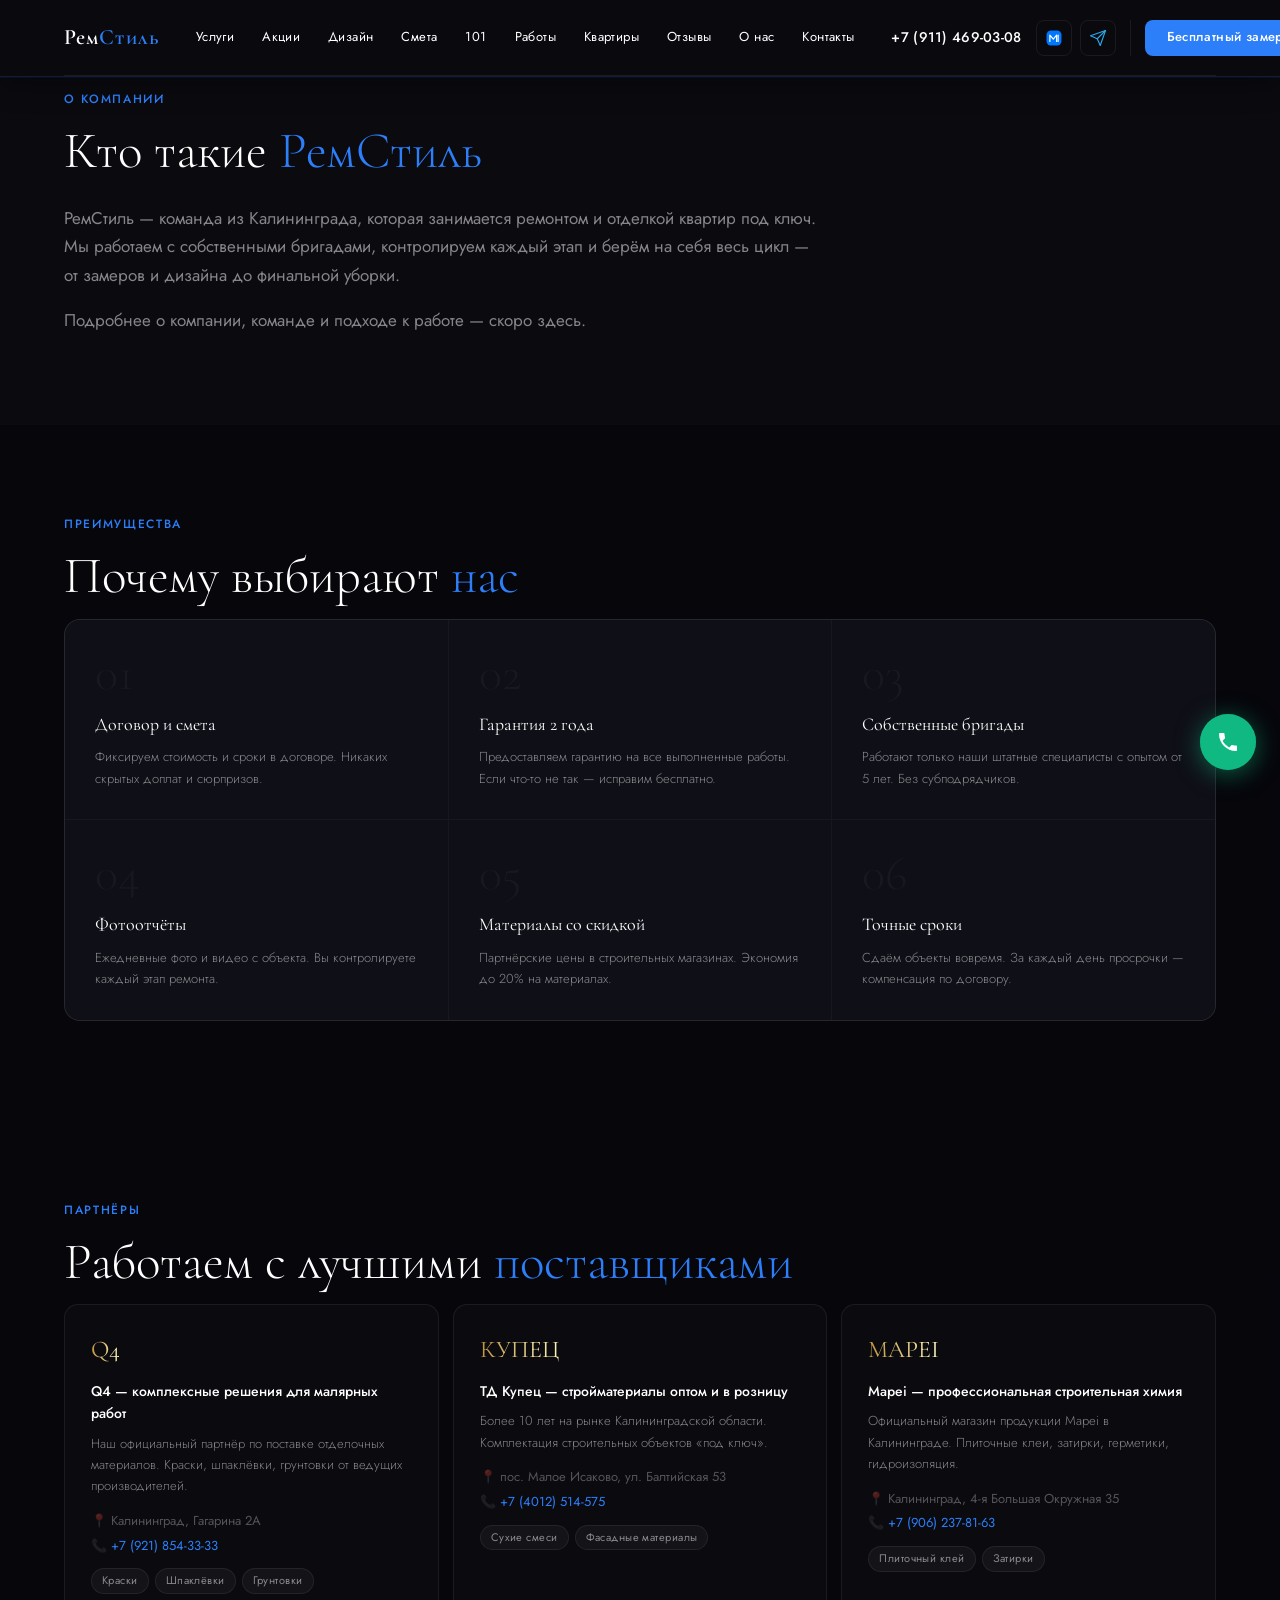
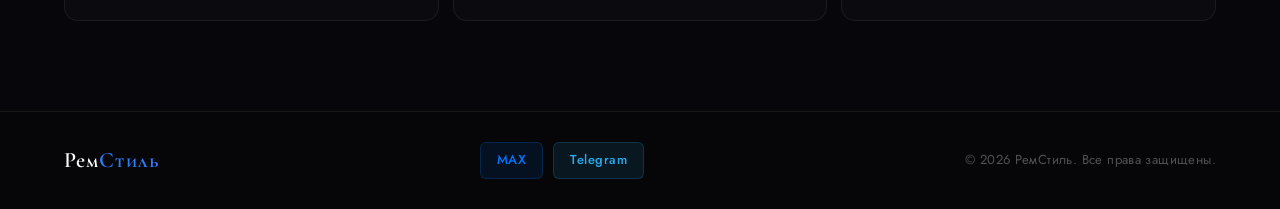
==== about.html @ b8b46391 "Add files via upload" ====
<!DOCTYPE html>
<html lang="ru">
<head>
<meta charset="UTF-8">
<meta name="viewport" content="width=device-width, initial-scale=1.0, maximum-scale=1.0, minimum-scale=1.0, user-scalable=no">
<title>О нас — РемСтиль</title>
<link rel="preconnect" href="https://fonts.googleapis.com">
<link href="https://fonts.googleapis.com/css2?family=Cormorant+Garamond:wght@300;400;500;600&family=Jost:wght@300;400;500;600&display=swap" rel="stylesheet">
<link rel="stylesheet" href="style.css">
</head>
<body>
<!-- HEADER -->
<header>
  <div class="header-inner">
    <a href="/" class="logo" id="site-logo">
      <span class="logo-text">Рем<em>Стиль</em></span>
    </a>
    <nav>
      <a href="services.html">Услуги</a>
      <a href="promotions.html">Акции</a>
      <a href="design.html">Дизайн</a>
      <a href="smeta.html">Смета</a>
      <a href="app101.html">101</a>
      <a href="portfolio.html">Работы</a>
      <a href="apartments.html">Квартиры</a>
      <a href="reviews.html">Отзывы</a>
      <a href="about.html">О нас</a>
      <a href="contacts.html">Контакты</a>
    </nav>
    <div class="header-cta">
      <a href="tel:+79114690308" class="header-phone">+7 (911) 469-03-08</a>
      <div class="header-msg-group">
        <a href="https://max.ru/u/f9LHodD0cOIwo2M00vkMfzaQwhqzdDRSYrMuNYeVL43EmGE3RPhaWhf13iQ" target="_blank" class="header-messenger" title="MAX">
          <svg width="18" height="18" viewBox="0 0 24 24" fill="none"><rect x="2" y="2" width="20" height="20" rx="6" fill="#0077FF"/><path d="M6.5 16.5V8.2L11 13.6L15.5 8.2V16.5" stroke="#fff" stroke-width="1.6" stroke-linecap="round" stroke-linejoin="round"/><path d="M17.5 8.2V16.5" stroke="#fff" stroke-width="1.6" stroke-linecap="round"/></svg>
        </a>
        <a href="https://t.me/RemStyle39" target="_blank" class="header-messenger" title="Telegram">
          <svg width="18" height="18" viewBox="0 0 24 24" fill="none"><path d="M22 2L11 13" stroke="#2aabee" stroke-width="1.5" stroke-linecap="round" stroke-linejoin="round"/><path d="M22 2L15 22L11 13L2 9L22 2Z" stroke="#2aabee" stroke-width="1.5" stroke-linecap="round" stroke-linejoin="round"/></svg>
        </a>
      </div>
      <a href="contacts.html" class="btn-header">Бесплатный замер</a>
      <button class="burger" id="burger-btn" onclick="toggleMobileMenu()" aria-label="Меню"><span></span><span></span><span></span></button>
    </div>
  </div>
</header>

<div class="mobile-menu" id="mobile-menu">
  <a href="tel:+79114690308" class="mobile-phone">+7 (911) 469-03-08</a>
  <a href="services.html" onclick="closeMobileMenu()">Услуги</a>
  <a href="promotions.html" onclick="closeMobileMenu()">Акции</a>
  <a href="design.html" onclick="closeMobileMenu()">Дизайн</a>
  <a href="smeta.html" onclick="closeMobileMenu()">Рассчитать стоимость</a>
  <a href="app101.html" onclick="closeMobileMenu()">101</a>
  <a href="portfolio.html" onclick="closeMobileMenu()">Работы</a>
  <a href="apartments.html" onclick="closeMobileMenu()">Квартиры в управлении</a>
  <a href="reviews.html" onclick="closeMobileMenu()">Отзывы</a>
  <a href="about.html" onclick="closeMobileMenu()">О компании</a>
  <a href="contacts.html" onclick="closeMobileMenu()">Контакты</a>
  <div style="margin-top:24px;padding-top:20px;border-top:1px solid var(--border,rgba(255,255,255,0.08));">
    <div style="font-size:12px;color:var(--w30,rgba(255,255,255,0.3));letter-spacing:0.08em;text-transform:uppercase;margin-bottom:14px;">Написать нам</div>
    <div style="display:flex;gap:12px;">
      <a href="https://max.ru/u/f9LHodD0cOIwo2M00vkMfzaQwhqzdDRSYrMuNYeVL43EmGE3RPhaWhf13iQ" target="_blank" style="flex:1;display:flex;align-items:center;justify-content:center;gap:10px;padding:14px;background:rgba(0,119,255,0.1);border:1px solid rgba(0,119,255,0.25);border-radius:12px;text-decoration:none;color:#fff;font-size:15px;font-weight:500;">
        <svg width="22" height="22" viewBox="0 0 24 24" fill="none"><rect x="2" y="2" width="20" height="20" rx="6" fill="#0077FF"/><path d="M6.5 16.5V8.2L11 13.6L15.5 8.2V16.5" stroke="#fff" stroke-width="1.6" stroke-linecap="round" stroke-linejoin="round"/><path d="M17.5 8.2V16.5" stroke="#fff" stroke-width="1.6" stroke-linecap="round"/></svg>
        MAX
      </a>
      <a href="https://t.me/RemStyle39" target="_blank" style="flex:1;display:flex;align-items:center;justify-content:center;gap:10px;padding:14px;background:rgba(42,171,238,0.1);border:1px solid rgba(42,171,238,0.25);border-radius:12px;text-decoration:none;color:#fff;font-size:15px;font-weight:500;">
        <svg width="22" height="22" viewBox="0 0 24 24" fill="none"><circle cx="12" cy="12" r="10" fill="#2aabee"/><path d="M8 12l2.5 2.5L16 9" stroke="#fff" stroke-width="1.8" stroke-linecap="round" stroke-linejoin="round"/></svg>
        Telegram
      </a>
    </div>
  </div>
</div>

<!-- ADMIN BTN -->
<!-- FLOAT CALL -->
<button id="float-call-btn" onclick="openCallback()" aria-label="Заказать звонок">
  <svg width="24" height="24" viewBox="0 0 24 24" fill="none" xmlns="http://www.w3.org/2000/svg">
    <path d="M6.62 10.79c1.44 2.83 3.76 5.14 6.59 6.59l2.2-2.2c.27-.27.67-.36 1.02-.24 1.12.37 2.33.57 3.57.57.55 0 1 .45 1 1V20c0 .55-.45 1-1 1-9.39 0-17-7.61-17-17 0-.55.45-1 1-1h3.5c.55 0 1 .45 1 1 0 1.25.2 2.45.57 3.57.11.35.03.74-.25 1.02l-2.2 2.2z" fill="white"/>
  </svg>
</button>
<div id="float-call-label">Перезвоним за 28 сек</div>

<!-- CALLBACK WIDGET -->
<div id="callback-overlay">
  <div id="callback-box">
    <button id="callback-close" onclick="closeCallback()">✕</button>

    <div id="cb-step-form">
      <div class="cb-phone-icon">📞</div>
      <h3>Перезвоним за 28 секунд</h3>
      <p class="cb-sub">Введите номер — менеджер Мария свяжется с вами прямо сейчас</p>
      <div class="cb-timer-row">
        <span class="cb-timer-badge">28</span>
        <span class="cb-timer-label">секунд до звонка</span>
      </div>
      <input type="tel" id="cb-phone-input" placeholder="+7 (___) ___-__-__" maxlength="18">
      <button id="cb-submit-btn" onclick="submitCallback()">Жду звонка через 28 сек 📞</button>
      <div class="consent-row" style="justify-content:center;margin-top:8px;">
        <input type="checkbox" id="cb-consent" checked>
        <label for="cb-consent" style="font-size:12px;">Соглашаюсь на <a href="/privacy.html" target="_blank" style="color:var(--w50);">обработку персональных данных</a></label>
      </div>
      <p class="cb-guarantee">Работаем Пн–Сб 9:00–20:00 · Звонок бесплатный</p>
    </div>

    <div id="cb-step-timer">
      <div class="cb-phone-icon" style="animation:callring 1.8s ease-out infinite;background:rgba(16,185,129,0.2);">📞</div>
      <h3>Соединяем...</h3>
      <div class="cb-countdown" id="cb-countdown">28</div>
      <div class="cb-countdown-label">секунд до звонка от Марии</div>
      <div class="cb-progress-bar"><div class="cb-progress-fill" id="cb-progress" style="width:100%"></div></div>
      <p class="cb-sub">Не кладите трубку — звонок уже идёт</p>
    </div>

    <div id="cb-step-success">
      <div style="font-size:52px;margin-bottom:14px;">✅</div>
      <h3>Спасибо!</h3>
      <p class="cb-sub" style="margin-bottom:20px;">Заявка на звонок принята.<br>Мария свяжется с вами в ближайшее время.</p>
      <a href="tel:+79114690308" style="color:var(--blue2);font-size:15px;text-decoration:none;display:block;margin-bottom:20px;">+7 (911) 469-03-08</a>
      <button onclick="closeCallback()" style="background:var(--bg3);border:1px solid var(--border);color:var(--w50);padding:9px 24px;border-radius:8px;cursor:pointer;font-family:var(--sans);font-size:13px;">Закрыть</button>
    </div>
  </div>
</div>

<button id="scroll-top-btn" onclick="window.scrollTo({top:0,behavior:'smooth'})" title="Наверх">↑</button>
<div id="toast"></div>
<section id="about" style="padding:90px 5%;background:var(--bg);position:relative;">
  <div class="container" style="max-width:1280px;margin:0 auto;">
    <div class="section-eyebrow">О компании</div>
    <div class="section-title">Кто такие <em>РемСтиль</em></div>
    <div style="max-width:760px;margin-top:24px;">
      <p style="color:var(--w50);font-size:17px;line-height:1.7;">
        РемСтиль — команда из Калининграда, которая занимается ремонтом и отделкой квартир под ключ. Мы работаем с собственными бригадами, контролируем каждый этап и берём на себя весь цикл — от замеров и дизайна до финальной уборки.
      </p>
      <p style="color:var(--w50);font-size:17px;line-height:1.7;margin-top:16px;">
        Подробнее о компании, командe и подходе к работе — скоро здесь.
      </p>
    </div>
  </div>
</section>

<section id="advantages" class="parallax-section">
  <div class="section-bg" data-himg="IMG3" style="background-image:url('')"></div>
  <div class="section-bg-overlay" style="background:rgba(5,5,10,0.88);"></div>
  <div class="container">
    <div class="section-eyebrow">Преимущества</div>
    <div class="section-title">Почему выбирают <em>нас</em></div>
    <div class="adv-grid">
      <div class="adv-card"><div class="adv-num">01</div><div class="adv-title">Договор и смета</div><div class="adv-desc">Фиксируем стоимость и сроки в договоре. Никаких скрытых доплат и сюрпризов.</div></div>
      <div class="adv-card"><div class="adv-num">02</div><div class="adv-title">Гарантия 2 года</div><div class="adv-desc">Предоставляем гарантию на все выполненные работы. Если что-то не так — исправим бесплатно.</div></div>
      <div class="adv-card"><div class="adv-num">03</div><div class="adv-title">Собственные бригады</div><div class="adv-desc">Работают только наши штатные специалисты с опытом от 5 лет. Без субподрядчиков.</div></div>
      <div class="adv-card"><div class="adv-num">04</div><div class="adv-title">Фотоотчёты</div><div class="adv-desc">Ежедневные фото и видео с объекта. Вы контролируете каждый этап ремонта.</div></div>
      <div class="adv-card"><div class="adv-num">05</div><div class="adv-title">Материалы со скидкой</div><div class="adv-desc">Партнёрские цены в строительных магазинах. Экономия до 20% на материалах.</div></div>
      <div class="adv-card"><div class="adv-num">06</div><div class="adv-title">Точные сроки</div><div class="adv-desc">Сдаём объекты вовремя. За каждый день просрочки — компенсация по договору.</div></div>
    </div>
  </div>
</section>

<!-- APP 101 -->
<section id="partners">
  <div class="section-bg" data-himg="IMG1" style="background-image:url('')"></div>
  <div class="section-bg-overlay" style="background:rgba(5,5,10,0.88);"></div>
  <div class="container">
    <div class="section-eyebrow">Партнёры</div>
    <div class="section-title">Работаем с лучшими <em>поставщиками</em></div>
    <div class="partners-grid">
      <div class="partner-card"><div class="partner-logo">Q4</div><div class="partner-title">Q4 — комплексные решения для малярных работ</div><div class="partner-desc">Наш официальный партнёр по поставке отделочных материалов. Краски, шпаклёвки, грунтовки от ведущих производителей.</div><div class="partner-contact">📍 Калининград, Гагарина 2А</div><div class="partner-contact">📞 <a href="tel:+79218543333">+7 (921) 854-33-33</a></div><div class="partner-tags"><span class="partner-tag">Краски</span><span class="partner-tag">Шпаклёвки</span><span class="partner-tag">Грунтовки</span></div></div>
      <div class="partner-card"><div class="partner-logo">КУПЕЦ</div><div class="partner-title">ТД Купец — стройматериалы оптом и в розницу</div><div class="partner-desc">Более 10 лет на рынке Калининградской области. Комплектация строительных объектов «под ключ».</div><div class="partner-contact">📍 пос. Малое Исаково, ул. Балтийская 53</div><div class="partner-contact">📞 <a href="tel:+74012514575">+7 (4012) 514-575</a></div><div class="partner-tags"><span class="partner-tag">Сухие смеси</span><span class="partner-tag">Фасадные материалы</span></div></div>
      <div class="partner-card"><div class="partner-logo">MAPEI</div><div class="partner-title">Mapei — профессиональная строительная химия</div><div class="partner-desc">Официальный магазин продукции Mapei в Калининграде. Плиточные клеи, затирки, герметики, гидроизоляция.</div><div class="partner-contact">📍 Калининград, 4-я Большая Окружная 35</div><div class="partner-contact">📞 <a href="tel:+79062378163">+7 (906) 237-81-63</a></div><div class="partner-tags"><span class="partner-tag">Плиточный клей</span><span class="partner-tag">Затирки</span></div></div>
    </div>
  </div>
</section>

<!-- О КОМПАНИИ -->
<!-- FOOTER -->
<footer>
  <div class="footer-inner">
    <a href="/" class="logo"><span class="logo-text">Рем<em>Стиль</em></span></a>
    <div class="footer-socials">
      <a href="https://max.ru/u/f9LHodD0cOIwo2M00vkMfzaQwhqzdDRSYrMuNYeVL43EmGE3RPhaWhf13iQ" target="_blank" class="social-btn social-max">MAX</a>
      <a href="https://t.me/RemStyle39" target="_blank" class="social-btn social-tg">Telegram</a>
    </div>
    <span class="footer-copy">© 2026 РемСтиль. Все права защищены.</span>
  </div>
</footer>

<!-- SUCCESS POPUP -->
<div id="success-overlay" style="display:none;position:fixed;inset:0;background:rgba(0,0,0,0.8);z-index:9001;align-items:center;justify-content:center;backdrop-filter:blur(6px);">
  <div style="background:var(--bg2);border:1px solid var(--border);border-radius:20px;padding:40px;max-width:400px;width:90%;position:relative;text-align:center;box-shadow:0 30px 80px rgba(0,0,0,0.6);">
    <div style="position:absolute;top:0;left:0;right:0;height:1px;background:linear-gradient(90deg,transparent,#10b981,#6ee7b7,#10b981,transparent);"></div>
    <div style="font-size:52px;margin-bottom:14px;">✅</div>
    <div style="font-family:var(--serif);font-size:26px;color:var(--white);margin-bottom:10px;">Заявка принята!</div>
    <div style="font-size:14px;color:var(--w50);line-height:1.7;margin-bottom:22px;">Наш менеджер <strong style="color:var(--white)">Мария</strong> свяжется с вами<br>в течение 15 минут.</div>
    <a href="tel:+79114690308" style="color:var(--blue2);font-size:15px;text-decoration:none;display:block;margin-bottom:20px;">+7 (911) 469-03-08</a>
    <button onclick="document.getElementById('success-overlay').style.display='none'" style="background:var(--bg3);border:1px solid var(--border);color:var(--w50);padding:9px 24px;border-radius:8px;cursor:pointer;font-family:var(--sans);font-size:13px;">Закрыть</button>
  </div>
</div>

<!-- POPUP -->
<div id="popup-overlay">
  <div id="popup-box">
    <button id="popup-close" onclick="closePopup()">✕</button>
    <div class="popup-gift">✦</div>
    <h3 id="popup-title">Подождите! У нас подарок</h3>
    <p id="popup-desc">Оставьте номер телефона прямо сейчас и получите <strong style="color:var(--gold)">скидку 15%</strong> на первый заказ + бесплатную уборку после ремонта!</p>
    <input type="tel" id="popup-phone" placeholder="+7 (___) ___-__-__">
    <button id="popup-submit" onclick="submitPopup()">Получить скидку 15%</button>
    <div class="consent-row" style="justify-content:center;">
      <input type="checkbox" id="popup-consent" checked>
      <label for="popup-consent" style="font-size:12px;">Соглашаюсь на <a href="/privacy.html" target="_blank">обработку персональных данных</a></label>
    </div>
    <div class="popup-note">Менеджер Мария перезвонит в течение 15 минут</div>
  </div>
</div>

<script src="script.js"></script>
</body>
</html>
---- style.css ----
:root {
  --bg: #0A0A0F;
  --bg2: #0f0f17;
  --bg3: #13131c;
  --blue: #2D7FF9;
  --blue2: #18BFFF;
  --blue-dim: rgba(45,127,249,0.12);
  --blue-border: rgba(45,127,249,0.25);
  --gold: #BF953F;
  --gold2: #FCF6BA;
  --gold-dim: rgba(191,149,63,0.15);
  --white: #ffffff;
  --w80: rgba(255,255,255,0.8);
  --w50: rgba(255,255,255,0.5);
  --w30: rgba(255,255,255,0.3);
  --w10: rgba(255,255,255,0.08);
  --w5: rgba(255,255,255,0.04);
  --border: rgba(255,255,255,0.07);
  --green: #10b981;
  --serif: 'Cormorant Garamond', Georgia, serif;
  --sans: 'Jost', system-ui, sans-serif;
}
*{box-sizing:border-box;margin:0;padding:0}
html,body{width:100%;min-height:100%;overflow-x:hidden;}
html{scroll-behavior:smooth}
body{font-family:var(--sans);background:var(--bg);color:var(--white);overflow-x:hidden;font-size:17px;line-height:1.6}
@media(max-width:600px){body{font-size:16.5px}}

/* SCROLLBAR */
::-webkit-scrollbar{width:4px}
::-webkit-scrollbar-track{background:var(--bg)}
::-webkit-scrollbar-thumb{background:var(--blue);border-radius:2px}

/* GOLD LINE UTIL */
.gold-line{height:1px;background:linear-gradient(90deg,transparent,var(--gold) 30%,var(--gold2) 50%,var(--gold) 70%,transparent);opacity:0.4}

/* ===================== HEADER ===================== */
header{position:fixed;top:0;left:0;right:0;z-index:1000;padding:0 5%;background:rgba(10,10,15,0.75);backdrop-filter:blur(20px);-webkit-backdrop-filter:blur(20px);border-bottom:1px solid rgba(45,127,249,0.18);box-shadow:0 2px 32px rgba(0,0,0,0.4),0 1px 0 rgba(45,127,249,0.08);}
.header-inner{max-width:1280px;margin:0 auto;height:76px;display:grid;grid-template-columns:1fr auto 1fr;align-items:center;column-gap:24px;border-bottom:1px solid var(--border)}
.logo{display:flex;align-items:center;gap:12px;text-decoration:none;justify-self:start}
.logo svg{width:44px;height:44px;flex-shrink:0}
.logo-text{font-family:var(--serif);font-size:22px;font-weight:600;color:var(--white);letter-spacing:0.05em;white-space:nowrap}
.logo-text em{color:var(--blue);font-style:normal}
nav{display:flex;align-items:center;gap:2px;justify-self:center}
nav a{color:var(--white);text-decoration:none;font-size:13px;font-weight:400;padding:8px 13px;border-radius:6px;transition:color 0.2s,background 0.2s;letter-spacing:0.03em;white-space:nowrap}
nav a:hover{color:var(--white);background:var(--w5)}
.header-cta{display:flex;align-items:center;gap:14px;flex-wrap:nowrap;justify-self:end}
.header-msg-group{display:flex;align-items:center;gap:8px;padding-right:14px;border-right:1px solid var(--border)}
.header-messenger{width:36px;height:36px;border:1px solid var(--border);border-radius:8px;display:flex;align-items:center;justify-content:center;transition:all 0.2s;flex-shrink:0}
.header-messenger:hover{border-color:var(--blue-border);background:var(--w5)}
.header-phone{color:var(--white);text-decoration:none;font-size:14px;font-weight:500;letter-spacing:0.02em;white-space:nowrap}
.header-phone:hover{color:var(--blue)}
.btn-header{background:var(--blue);color:var(--white);text-decoration:none;padding:0 22px;height:36px;display:flex;align-items:center;border-radius:8px;font-size:13px;font-weight:500;letter-spacing:0.03em;transition:all 0.2s;border:none;cursor:pointer;white-space:nowrap}
.btn-header:hover{background:#1a6de8;box-shadow:0 0 24px rgba(45,127,249,0.4)}
.burger{display:none;width:36px;height:36px;border:1px solid var(--border);border-radius:8px;background:transparent;cursor:pointer;flex-direction:column;align-items:center;justify-content:center;gap:5px;flex-shrink:0}
.burger span{display:block;width:18px;height:2px;background:var(--white);transition:all 0.25s}
.burger.active span:nth-child(1){transform:translateY(7px) rotate(45deg)}
.burger.active span:nth-child(2){opacity:0}
.burger.active span:nth-child(3){transform:translateY(-7px) rotate(-45deg)}
.mobile-menu{display:none;position:fixed;top:76px;left:0;right:0;bottom:0;background:var(--bg,#0A0A0F);z-index:999;padding:24px 5% 40px;overflow-y:auto;flex-direction:column;gap:4px}
.mobile-menu.active{display:flex}
.mobile-menu a{color:var(--w50,rgba(255,255,255,0.5));text-decoration:none;font-size:17px;padding:14px 8px;border-bottom:1px solid var(--border,rgba(255,255,255,0.08));letter-spacing:0.02em}
.mobile-menu a:hover{color:var(--white)}
.mobile-menu .mobile-phone{color:var(--blue2,#2D7FF9);font-size:18px;font-weight:600;padding:18px 8px 8px;border-bottom:none}
@media(max-width:1240px){nav a{padding:7px 10px;font-size:12.5px}.header-cta{gap:10px}.header-msg-group{padding-right:10px;gap:6px}}
@media(max-width:1024px){.burger{display:flex}.header-cta .header-msg-group,.header-cta .btn-header,.header-cta .header-phone{display:none}.header-inner{grid-template-columns:auto 1fr auto}nav{display:none}}
@media(min-width:1025px){.mobile-menu{display:none!important}}

/* ===================== HERO ===================== */
#hero{
  min-height:100vh;display:flex;align-items:center;
  padding:100px 5% 80px;position:relative;overflow:hidden;
}
#hero::before{
  content:'';position:absolute;inset:0;
  background:rgba(5,5,10,0.68);
  z-index:1;pointer-events:none;
}
/* HERO SLIDER */
.hero-slides{position:absolute;inset:0;z-index:0;}
.hero-slide{
  position:absolute;inset:0;
  background-size:cover;background-position:center;
  opacity:0;transition:opacity 1.2s ease;
}
.hero-slide.active{opacity:1;}
.hero-dots{
  position:absolute;bottom:28px;left:50%;transform:translateX(-50%);
  display:flex;gap:8px;z-index:2;
}
.hero-dot{
  width:7px;height:7px;border-radius:50%;background:rgba(255,255,255,0.35);
  cursor:pointer;transition:all 0.3s;border:none;padding:0;
}
.hero-dot.active{background:#fff;transform:scale(1.3);}
#hero::after{
  content:'';position:absolute;bottom:0;left:0;right:0;height:1px;
  background:linear-gradient(90deg,transparent,var(--gold) 30%,var(--gold2) 50%,var(--gold) 70%,transparent);
  opacity:0.5;
}
.hero-grid{max-width:1200px;margin:0 auto;width:100%;display:grid;grid-template-columns:1fr 320px;gap:40px;align-items:center;position:relative;z-index:2;}
.hero-left{padding:0;position:relative;z-index:2;}
.hero-live{display:inline-flex;align-items:center;gap:10px;background:rgba(16,185,129,0.15);border:1px solid rgba(16,185,129,0.4);padding:6px 16px;border-radius:20px;margin-bottom:24px;}
.live-dot{width:7px;height:7px;background:var(--green);border-radius:50%;animation:pulse 1.6s ease-in-out infinite;flex-shrink:0}
@keyframes pulse{0%,100%{opacity:1;box-shadow:0 0 0 0 rgba(16,185,129,0.4)}50%{opacity:.8;box-shadow:0 0 0 6px rgba(16,185,129,0)}}
.hero-live span{font-size:13px;color:rgba(255,255,255,0.9);letter-spacing:0.02em;font-weight:400;}
.hero-live strong{color:#6ee7b7;font-weight:600;}
.hero-h1{font-family:var(--serif);font-size:clamp(40px,4.2vw,68px);font-weight:500;line-height:1.08;letter-spacing:-0.01em;margin-bottom:20px;color:#ffffff;}
.hero-h1 em{color:#6ec6ff;font-style:normal;}
.hero-h1 .gold-word{background:linear-gradient(90deg,#d4a843,#ffe98a,#d4a843);-webkit-background-clip:text;-webkit-text-fill-color:transparent;background-clip:text;}
.hero-sub{font-size:16px;color:#c8cdd8;line-height:1.75;max-width:480px;margin-bottom:36px;font-weight:400;}
.hero-btns{display:flex;gap:14px;flex-wrap:wrap;margin-bottom:56px}
.btn-primary{background:var(--blue);color:var(--white);text-decoration:none;padding:14px 32px;border-radius:6px;font-size:14px;font-weight:500;letter-spacing:0.04em;transition:all 0.25s;display:inline-block;border:none;cursor:pointer}
.btn-primary:hover{background:#1a6de8;transform:translateY(-2px);box-shadow:0 8px 30px rgba(45,127,249,0.35)}
.btn-ghost{background:rgba(255,255,255,0.08);color:#fff;text-decoration:none;padding:14px 28px;border-radius:8px;font-size:14px;font-weight:500;letter-spacing:0.04em;transition:all 0.25s;display:inline-block;border:1px solid rgba(255,255,255,0.3);}
.btn-ghost:hover{background:rgba(255,255,255,0.14);border-color:rgba(255,255,255,0.6);}
.hero-stats{display:flex;gap:28px;padding-top:28px;border-top:1px solid rgba(255,255,255,0.15);}
.hero-stat-num{font-family:var(--serif);font-size:36px;font-weight:600;color:#ffffff;line-height:1;}
.hero-stat-num em{color:#6ec6ff;font-style:normal;}
.hero-stat-label{font-size:12px;color:#8a95a8;letter-spacing:0.07em;text-transform:uppercase;margin-top:5px;}

.hero-card{background:rgba(5,5,10,0.78);border:1px solid rgba(255,255,255,0.14);border-radius:14px;padding:22px 24px;position:relative;overflow:hidden;transition:all 0.3s;backdrop-filter:blur(20px);}
.hero-card:hover{border-color:rgba(110,198,255,0.45);background:rgba(5,5,10,0.88);}
.hero-card::before{content:'';position:absolute;top:0;left:0;right:0;height:1px;background:linear-gradient(90deg,transparent,var(--blue-border),transparent);}
.hero-card-label{font-size:11px;letter-spacing:0.1em;text-transform:uppercase;color:rgba(255,255,255,0.55);margin-bottom:8px;}
.hero-card-val{font-family:var(--serif);font-size:26px;font-weight:600;color:#fff;margin-bottom:4px;}
.hero-card-sub{font-size:13px;color:rgba(255,255,255,0.6);}
.hero-card.live-card .hero-card-val{color:#6ee7b7;}
.hero-card-icon{position:absolute;top:16px;right:16px;font-size:22px;opacity:0.18;}
.hero-right{display:flex;flex-direction:column;gap:12px;}







.hero-card.live-card 


/* ===================== TICKER ===================== */
.ticker-wrap{background:var(--bg2);border-top:1px solid var(--border);border-bottom:1px solid var(--border);padding:14px 0;overflow:hidden;position:relative}
.ticker-wrap::before,.ticker-wrap::after{content:'';position:absolute;top:0;bottom:0;width:100px;z-index:2}
.ticker-wrap::before{left:0;background:linear-gradient(to right,var(--bg2),transparent)}
.ticker-wrap::after{right:0;background:linear-gradient(to left,var(--bg2),transparent)}
.ticker-track{display:flex;gap:56px;animation:ticker 22s linear infinite;width:max-content}
.ticker-track:hover{animation-play-state:paused}
@keyframes ticker{from{transform:translateX(0)}to{transform:translateX(-50%)}}
.ticker-item{font-size:13px;font-weight:500;color:var(--w30);letter-spacing:0.12em;text-transform:uppercase;white-space:nowrap;transition:color 0.2s}
.ticker-item:hover{color:var(--blue)}

/* ===================== SECTION COMMONS ===================== */
section{padding:90px 5%;scroll-margin-top:80px;position:relative;}
/* Фото-фон секций */
.section-bg{
  position:absolute;inset:0;
  background-size:cover;background-position:center;background-attachment:fixed;
  z-index:0;
}
/* На мобильных fixed-параллакс не поддерживается — заменяем на scroll */
@media(max-width:1024px){
  .section-bg{background-attachment:scroll;}
}
.section-bg-overlay{
  position:absolute;inset:0;z-index:1;
}
section .container{position:relative;z-index:2;}
.container{max-width:1280px;margin:0 auto}
.section-eyebrow{font-size:12px;letter-spacing:0.14em;text-transform:uppercase;color:var(--blue);margin-bottom:14px;font-weight:500}
.section-title{font-family:var(--serif);font-size:clamp(30px,4vw,52px);font-weight:300;line-height:1.1;color:var(--white);margin-bottom:14px}
.section-title em{color:var(--blue);font-style:normal}
.section-sub{font-size:15px;color:var(--w50);max-width:520px;line-height:1.7;margin-bottom:52px;font-weight:300}

/* ===================== PROMO BANNER ===================== */
#promo{padding:0;background:linear-gradient(135deg,rgba(45,127,249,0.12) 0%,rgba(24,191,255,0.06) 100%);border-top:1px solid var(--blue-border);border-bottom:1px solid var(--blue-border)}
.promo-inner{max-width:1280px;margin:0 auto;padding:32px 5%;display:flex;align-items:center;justify-content:space-between;gap:24px;flex-wrap:wrap}
.promo-badge{display:inline-block;background:rgba(45,127,249,0.2);border:1px solid var(--blue-border);color:var(--blue2);padding:3px 12px;border-radius:20px;font-size:12px;font-weight:500;letter-spacing:0.04em;margin-bottom:8px}
.promo-title{font-family:var(--serif);font-size:22px;font-weight:400;color:var(--white);margin-bottom:4px}
.promo-sub{font-size:13px;color:var(--w50)}
.promo-timer{display:flex;gap:10px}
.timer-block{background:rgba(255,255,255,0.05);border:1px solid var(--border);border-radius:8px;padding:10px 16px;text-align:center;min-width:62px}
.timer-num{font-family:var(--serif);font-size:26px;font-weight:400;color:var(--white);line-height:1}
.timer-label{font-size:9px;color:var(--w30);text-transform:uppercase;letter-spacing:0.08em;margin-top:3px}

/* ===================== SERVICES ===================== */
#services{background:var(--bg)}
.services-grid{display:grid;grid-template-columns:repeat(3,1fr);gap:1px;background:var(--border);border:1px solid var(--border);border-radius:16px;overflow:hidden}
@media(max-width:900px){.services-grid{grid-template-columns:repeat(2,1fr)}}
@media(max-width:600px){.services-grid{grid-template-columns:1fr}}
.service-card{background:var(--bg);padding:32px;transition:background 0.3s;position:relative}
.service-card:hover{background:var(--bg2)}
.service-card.featured{background:var(--bg2)}
.service-card.featured::before{content:'';position:absolute;top:0;left:0;right:0;height:2px;background:linear-gradient(90deg,var(--blue),var(--blue2))}
.svc-num{font-family:var(--serif);font-size:12px;color:var(--w30);letter-spacing:0.1em;margin-bottom:20px}
.svc-icon{font-size:28px;margin-bottom:14px}
.svc-title{font-family:var(--serif);font-size:22px;font-weight:400;color:var(--white);margin-bottom:10px}
.svc-desc{font-size:13px;color:var(--w50);line-height:1.65;margin-bottom:20px;font-weight:300}
.svc-features{list-style:none;margin-bottom:24px}
.svc-features li{font-size:13px;color:var(--w50);padding:5px 0;display:flex;align-items:flex-start;gap:8px;border-bottom:1px solid var(--border)}
.svc-features li:last-child{border-bottom:none}
.svc-features li::before{content:'—';color:var(--blue);font-weight:300;flex-shrink:0}
.svc-price{font-family:var(--serif);font-size:18px;font-weight:400;color:var(--white);padding-top:16px;border-top:1px solid var(--border)}
.svc-price span{font-family:var(--sans);font-size:12px;color:var(--w30);font-weight:300}
.popular-badge{display:inline-block;background:var(--blue-dim);border:1px solid var(--blue-border);color:var(--blue2);padding:2px 10px;border-radius:20px;font-size:11px;font-weight:500;letter-spacing:0.04em;margin-bottom:12px}

/* ===================== DESIGN ===================== */
#design{background:var(--bg2)}
.design-grid{display:grid;grid-template-columns:1fr 1fr;gap:20px;margin-bottom:20px}
@media(max-width:700px){.design-grid{grid-template-columns:1fr}}
.design-card{border:1px solid var(--border);border-radius:16px;padding:32px;position:relative;overflow:hidden;transition:border-color 0.3s}
.design-card:hover{border-color:var(--blue-border)}
.design-card.premium{border-color:var(--blue-border)}
.design-card.premium::before{content:'';position:absolute;top:0;left:0;right:0;height:1px;background:linear-gradient(90deg,transparent,var(--blue),var(--blue2),transparent)}
.design-tier{display:inline-block;padding:3px 12px;border-radius:20px;font-size:11px;font-weight:500;letter-spacing:0.06em;margin-bottom:16px;text-transform:uppercase}
.design-card.basic .design-tier{background:var(--w5);color:var(--w50);border:1px solid var(--border)}
.design-card.premium .design-tier{background:var(--blue-dim);color:var(--blue2);border:1px solid var(--blue-border)}
.design-title{font-family:var(--serif);font-size:26px;font-weight:400;color:var(--white);margin-bottom:10px}
.design-desc{font-size:13px;color:var(--w50);line-height:1.65;margin-bottom:20px;font-weight:300}
.design-features{list-style:none;margin-bottom:24px}
.design-features li{font-size:13px;color:var(--w50);padding:5px 0;display:flex;gap:8px;align-items:flex-start;border-bottom:1px solid var(--border)}
.design-features li:last-child{border-bottom:none}
.design-features li::before{content:'✦';color:var(--blue);font-size:8px;flex-shrink:0;margin-top:4px}
.design-price{font-family:var(--serif);font-size:22px;font-weight:400;color:var(--white)}
.design-price span{font-family:var(--sans);font-size:12px;color:var(--w30);font-weight:300}
.design-consult{background:var(--bg3);border:1px solid var(--border);border-radius:12px;padding:24px 28px;display:flex;align-items:center;justify-content:space-between;gap:20px;flex-wrap:wrap}
.design-consult h4{font-family:var(--serif);font-size:20px;font-weight:400;color:var(--white);margin-bottom:4px}
.design-consult p{font-size:13px;color:var(--w50)}

/* ===================== QUIZ ===================== */
#calculator{background:var(--bg)}
.quiz-wrap{max-width:820px;margin:0 auto}
.quiz-progress-bar{height:2px;background:var(--border);border-radius:2px;margin-bottom:40px;overflow:hidden}
.quiz-progress-fill{height:100%;background:linear-gradient(90deg,var(--blue),var(--blue2));border-radius:2px;transition:width 0.4s ease}
.quiz-step{display:none;animation:qfade 0.3s ease}
.quiz-step.active{display:block}
@keyframes qfade{from{opacity:0;transform:translateY(8px)}to{opacity:1;transform:translateY(0)}}
.quiz-q{font-family:var(--serif);font-size:clamp(22px,3vw,32px);font-weight:300;color:var(--white);margin-bottom:8px}
.quiz-hint{font-size:13px;color:var(--w30);margin-bottom:32px;letter-spacing:0.03em}
.quiz-options{display:grid;grid-template-columns:repeat(auto-fill,minmax(170px,1fr));gap:12px}
.quiz-option{border:1px solid var(--border);background:var(--bg2);border-radius:12px;padding:0;cursor:pointer;transition:all 0.2s;text-align:center;overflow:hidden;position:relative}
.quiz-option:hover{border-color:var(--blue-border);background:var(--bg3);transform:translateY(-2px)}
.quiz-option.selected{border-color:var(--blue);background:var(--blue-dim)}
.quiz-option.selected .qo-check{opacity:1}
.qo-emoji{font-size:36px;padding:22px 16px 8px;display:block}
.qo-label{font-family:var(--serif);font-size:16px;font-weight:400;color:var(--white);padding:0 12px 6px;display:block}
.qo-sub{font-size:12px;color:var(--w30);padding:0 12px 18px;display:block}
.qo-check{position:absolute;top:10px;right:10px;width:20px;height:20px;background:var(--blue);border-radius:50%;display:flex;align-items:center;justify-content:center;opacity:0;transition:opacity 0.2s;font-size:11px;color:white}
.qo-check::after{content:'✓'}
.quiz-range-wrap{background:var(--bg2);border:1px solid var(--border);border-radius:14px;padding:32px}
.quiz-range-top{display:flex;justify-content:space-between;align-items:flex-end;margin-bottom:24px}
.quiz-range-num{font-family:var(--serif);font-size:60px;font-weight:300;color:var(--white);line-height:1}
.quiz-range-unit{font-size:20px;color:var(--w30);margin-bottom:8px}
input[type=range]{width:100%;accent-color:var(--blue)}
.quiz-range-labels{display:flex;justify-content:space-between;font-size:12px;color:var(--w30);margin-top:10px;letter-spacing:0.03em}
.quiz-nav{display:flex;align-items:center;justify-content:space-between;margin-top:36px}
.quiz-back{background:none;border:1px solid var(--border);color:var(--w50);padding:11px 24px;border-radius:6px;font-family:var(--sans);font-weight:400;font-size:13px;cursor:pointer;transition:all 0.2s;letter-spacing:0.03em}
.quiz-back:hover{border-color:var(--w30);color:var(--white)}
.quiz-next{background:var(--blue);color:var(--white);border:none;padding:11px 28px;border-radius:6px;font-family:var(--sans);font-weight:500;font-size:14px;cursor:pointer;transition:all 0.2s;letter-spacing:0.04em}
.quiz-next:hover{background:#1a6de8;transform:translateY(-1px);box-shadow:0 6px 24px rgba(45,127,249,0.3)}
.quiz-next:disabled{background:var(--w10);color:var(--w30);cursor:not-allowed;transform:none;box-shadow:none}
.quiz-step-label{font-size:13px;color:var(--w30);letter-spacing:0.05em}
.quiz-result{border:1px solid var(--border);border-radius:16px;padding:40px;text-align:center;background:var(--bg2);position:relative;overflow:hidden}
.quiz-result::before{content:'';position:absolute;top:0;left:0;right:0;height:1px;background:linear-gradient(90deg,transparent,var(--gold),var(--gold2),var(--gold),transparent);opacity:0.5}
.quiz-result-icon{font-size:48px;margin-bottom:14px}
.quiz-result-title{font-family:var(--serif);font-size:28px;font-weight:300;color:var(--white);margin-bottom:6px}
.quiz-result-sub{font-size:14px;color:var(--w50);margin-bottom:32px}
.quiz-result-box{background:var(--bg3);border:1px solid var(--border);border-radius:12px;padding:28px;margin-bottom:20px;text-align:left}
.quiz-result-price{font-family:var(--serif);font-size:48px;font-weight:300;color:var(--white);margin-bottom:4px}
.quiz-result-price-label{font-size:13px;color:var(--w30);margin-bottom:20px;letter-spacing:0.03em}
.quiz-result-line{display:flex;justify-content:space-between;font-size:13px;color:var(--w50);padding:8px 0;border-bottom:1px solid var(--border)}
.quiz-result-line:last-child{border-bottom:none}
.quiz-result-line strong{color:var(--white);font-weight:400}
.quiz-result-profile{background:var(--blue-dim);border:1px solid var(--blue-border);border-radius:10px;padding:14px 18px;margin-bottom:24px;text-align:left}
.quiz-result-profile h4{font-family:var(--serif);font-size:16px;font-weight:400;margin-bottom:10px;color:var(--white)}
.quiz-result-tag{display:inline-block;background:rgba(45,127,249,0.2);border:1px solid var(--blue-border);color:var(--blue2);padding:3px 12px;border-radius:20px;font-size:12px;margin:3px 3px 3px 0;letter-spacing:0.03em}
.quiz-result-btns{display:flex;gap:12px;flex-wrap:wrap;justify-content:center}
.quiz-result-btns a{flex:1;min-width:160px;text-align:center;padding:13px;border-radius:8px;font-family:var(--sans);font-weight:500;font-size:14px;text-decoration:none;transition:all 0.2s;letter-spacing:0.03em}
.qr-btn-primary{background:var(--blue);color:var(--white)}
.qr-btn-primary:hover{background:#1a6de8;box-shadow:0 6px 24px rgba(45,127,249,0.3)}
.qr-btn-outline{border:1px solid var(--border);color:var(--w80)}
.qr-btn-outline:hover{border-color:var(--w30);background:var(--w5)}
.quiz-restart{background:none;border:none;color:var(--w30);font-size:13px;cursor:pointer;margin-top:16px;text-decoration:underline;letter-spacing:0.03em}
.quiz-restart:hover{color:var(--white)}

/* ===================== ADVANTAGES ===================== */
#advantages{background:var(--bg2)}
.adv-grid{display:grid;grid-template-columns:repeat(3,1fr);gap:1px;background:var(--border);border:1px solid var(--border);border-radius:16px;overflow:hidden}
@media(max-width:900px){.adv-grid{grid-template-columns:1fr 1fr}}
@media(max-width:600px){.adv-grid{grid-template-columns:1fr}}
.adv-card{background:var(--bg2);padding:30px;transition:background 0.3s}
.adv-card:hover{background:var(--bg3)}
.adv-num{font-family:var(--serif);font-size:48px;font-weight:300;color:var(--w5);line-height:1;margin-bottom:12px}
.adv-title{font-family:var(--serif);font-size:18px;font-weight:400;color:var(--white);margin-bottom:8px}
.adv-desc{font-size:13px;color:var(--w50);line-height:1.65;font-weight:300}

/* ===================== APP 101 ===================== */
#app101{background:var(--bg)}
.app-grid{display:grid;grid-template-columns:repeat(2,1fr);gap:14px}
@media(max-width:700px){.app-grid{grid-template-columns:1fr}}
.app-card{background:var(--bg2);border:1px solid var(--border);border-radius:14px;padding:24px 26px;display:flex;gap:18px;transition:border-color 0.3s}
.app-card:hover{border-color:var(--blue-border)}
.app-icon{font-size:28px;flex-shrink:0}
.app-card-title{font-family:var(--serif);font-size:17px;font-weight:400;color:var(--white);margin-bottom:6px}
.app-card-desc{font-size:13px;color:var(--w50);line-height:1.65;font-weight:300}
.app-link{display:inline-block;margin-top:28px;color:var(--blue);font-size:13px;text-decoration:none;letter-spacing:0.04em;border-bottom:1px solid var(--blue-border)}
.app-link:hover{color:var(--blue2);border-color:var(--blue2)}

/* ===================== PORTFOLIO ===================== */
#portfolio{background:var(--bg2)}
.portfolio-grid{display:grid;grid-template-columns:repeat(auto-fill,minmax(340px,1fr));gap:14px}
.portfolio-card{border-radius:12px;overflow:hidden;aspect-ratio:4/3;position:relative;cursor:pointer;background:var(--bg3);border:1px solid var(--border)}
.portfolio-card:hover .portfolio-overlay{opacity:1}
.portfolio-bg{width:100%;height:100%;display:flex;align-items:center;justify-content:center;font-size:64px;overflow:hidden;}
.portfolio-days{position:absolute;top:14px;right:14px;background:rgba(45,127,249,0.9);color:var(--white);padding:4px 12px;border-radius:20px;font-size:12px;font-weight:500;letter-spacing:0.04em}
.portfolio-overlay{position:absolute;inset:0;background:linear-gradient(to top,rgba(10,10,15,0.95) 0%,rgba(10,10,15,0.3) 60%,transparent 100%);display:flex;flex-direction:column;justify-content:flex-end;padding:22px;opacity:0;transition:opacity 0.3s}
.portfolio-overlay h4{font-family:var(--serif);font-size:18px;font-weight:400;color:var(--white);margin-bottom:4px}
.portfolio-overlay p{font-size:13px;color:var(--w50)}

/* ===================== STEPS ===================== */
#steps{background:var(--bg)}
.steps-list{display:grid;grid-template-columns:repeat(4,1fr);gap:0;position:relative}
@media(max-width:800px){.steps-list{grid-template-columns:1fr 1fr}}
.steps-list::before{content:'';position:absolute;top:26px;left:8%;right:8%;height:1px;background:linear-gradient(90deg,var(--blue),var(--blue2));opacity:0.3;z-index:0}
.step-item{text-align:center;padding:0 16px;position:relative;z-index:1}
.step-num{width:52px;height:52px;background:var(--bg2);border:1px solid var(--blue-border);color:var(--blue);border-radius:50%;display:flex;align-items:center;justify-content:center;font-family:var(--serif);font-size:20px;font-weight:400;margin:0 auto 18px}
.step-title{font-family:var(--serif);font-size:16px;font-weight:400;color:var(--white);margin-bottom:8px}
.step-desc{font-size:13px;color:var(--w50);line-height:1.6;font-weight:300}

/* ===================== REVIEWS ===================== */
#reviews{background:var(--bg2)}
.reviews-grid{display:grid;grid-template-columns:repeat(auto-fill,minmax(300px,1fr));gap:14px}
.review-card{background:var(--bg);border:1px solid var(--border);border-radius:14px;padding:28px;transition:border-color 0.3s;position:relative;overflow:hidden}
.review-card:hover{border-color:var(--blue-border)}
.review-card::before{content:'';position:absolute;top:0;left:0;right:0;height:1px;background:linear-gradient(90deg,transparent,var(--gold-dim),transparent)}
.review-stars{color:var(--gold);font-size:14px;margin-bottom:14px;letter-spacing:3px}
.review-text{font-size:13px;color:var(--w50);line-height:1.75;margin-bottom:20px;font-weight:300;font-style:italic}
.review-author{display:flex;align-items:center;gap:12px}
.author-avatar{width:38px;height:38px;background:var(--blue-dim);border:1px solid var(--blue-border);border-radius:50%;display:flex;align-items:center;justify-content:center;color:var(--white);font-weight:700;font-size:13px;flex-shrink:0}
.author-name{font-size:13px;font-weight:500;color:var(--white)}
.author-info{font-size:12px;color:var(--w30)}

/* ===================== FAQ ===================== */
#faq{background:var(--bg)}
.faq-list{max-width:800px;margin:0 auto}
.faq-item{border-bottom:1px solid var(--border)}
.faq-q{display:flex;justify-content:space-between;align-items:center;padding:20px 0;cursor:pointer;font-size:15px;font-weight:400;color:var(--w80);gap:16px;font-family:var(--serif);transition:color 0.2s;letter-spacing:0.01em}
.faq-q:hover{color:var(--white)}
.faq-icon{font-size:18px;flex-shrink:0;transition:transform 0.3s;color:var(--blue)}
.faq-a{display:none;padding-bottom:18px;font-size:13px;color:var(--w50);line-height:1.75;font-weight:300}
.faq-item.open .faq-icon{transform:rotate(45deg)}
.faq-item.open .faq-a{display:block}

/* ===================== PARTNERS ===================== */
#partners{background:var(--bg2)}
.partners-grid{display:grid;grid-template-columns:repeat(3,1fr);gap:14px}
@media(max-width:800px){.partners-grid{grid-template-columns:1fr}}
.partner-card{border:1px solid var(--border);border-radius:14px;padding:26px;transition:all 0.3s;background:var(--bg)}
.partner-card:hover{border-color:var(--gold-dim);background:var(--bg3)}
.partner-logo{font-family:var(--serif);font-size:24px;font-weight:400;margin-bottom:10px;background:linear-gradient(90deg,var(--gold),var(--gold2));-webkit-background-clip:text;-webkit-text-fill-color:transparent;background-clip:text;display:inline-block}
.partner-title{font-size:14px;font-weight:500;color:var(--white);margin-bottom:8px}
.partner-desc{font-size:13px;color:var(--w50);line-height:1.65;margin-bottom:14px;font-weight:300}
.partner-contact{font-size:13px;color:var(--w30);margin-bottom:4px}
.partner-contact a{color:var(--blue);text-decoration:none}
.partner-tags{display:flex;flex-wrap:wrap;gap:6px;margin-top:12px}
.partner-tag{background:var(--w5);border:1px solid var(--border);color:var(--w50);padding:3px 10px;border-radius:20px;font-size:11px;letter-spacing:0.04em}

/* ===================== CTA BANNER ===================== */
#cta-banner{padding:80px 5%;background:var(--bg2);text-align:center;position:relative;overflow:hidden}
#cta-banner::before{content:'';position:absolute;inset:0;background:radial-gradient(ellipse 60% 80% at 50% 50%,rgba(45,127,249,0.06) 0%,transparent 70%)}
#cta-banner .gold-line{margin:0 auto 48px;max-width:400px}
#cta-banner h2{font-family:var(--serif);font-size:clamp(28px,4vw,52px);font-weight:300;color:var(--white);margin-bottom:14px}
#cta-banner p{font-size:15px;color:var(--w50);margin-bottom:32px;font-weight:300}

/* ===================== CONTACT ===================== */
#contact{background:var(--bg)}
.contact-grid{display:grid;grid-template-columns:1fr 1fr;gap:56px;align-items:start}
@media(max-width:768px){.contact-grid{grid-template-columns:1fr}}
.contact-form{background:var(--bg2);border:1px solid var(--border);border-radius:16px;padding:36px;position:relative;overflow:hidden}
.contact-form::before{content:'';position:absolute;top:0;left:0;right:0;height:1px;background:linear-gradient(90deg,transparent,var(--blue-border),transparent)}
.form-group{margin-bottom:18px}
.consent-row{display:flex;align-items:flex-start;gap:10px;margin:14px 0 18px;}
.consent-row input[type=checkbox]{width:16px;height:16px;min-width:16px;margin-top:2px;accent-color:var(--blue);cursor:pointer;}
.consent-row label{font-size:13px;color:var(--w30);line-height:1.5;cursor:pointer;}
.consent-row label a{color:var(--w50);text-decoration:underline;}
.consent-row label a:hover{color:var(--white);}
.form-group label{display:block;font-size:12px;color:var(--w30);font-weight:400;margin-bottom:8px;text-transform:uppercase;letter-spacing:0.08em}
.form-group input,.form-group select{width:100%;padding:13px 16px;background:var(--bg3);border:1px solid var(--border);border-radius:8px;color:var(--white);font-family:var(--sans);font-size:14px;transition:border 0.2s}
.form-group input::placeholder{color:var(--w30)}
.form-group input:focus,.form-group select:focus{outline:none;border-color:var(--blue-border);box-shadow:0 0 0 3px rgba(45,127,249,0.08)}
.form-group select option{background:var(--bg2)}
.submit-btn{width:100%;background:var(--blue);color:var(--white);border:none;padding:14px;border-radius:8px;font-family:var(--sans);font-weight:500;font-size:15px;cursor:pointer;letter-spacing:0.04em;transition:all 0.2s;margin-top:6px}
.submit-btn:hover{background:#1a6de8;box-shadow:0 6px 24px rgba(45,127,249,0.3)}
.contact-info{}
.contact-item{display:flex;gap:16px;margin-bottom:28px;padding-bottom:28px;border-bottom:1px solid var(--border)}
.contact-item:last-child{border-bottom:none;margin-bottom:0;padding-bottom:0}
.contact-icon{width:42px;height:42px;background:var(--blue-dim);border:1px solid var(--blue-border);border-radius:10px;display:flex;align-items:center;justify-content:center;font-size:18px;flex-shrink:0}
.contact-label{font-size:12px;color:var(--w30);text-transform:uppercase;letter-spacing:0.08em;margin-bottom:5px}
.contact-val{color:var(--white);font-size:15px;text-decoration:none;transition:color 0.2s;font-weight:400}
.contact-val:hover{color:var(--blue)}

/* ===================== FOOTER ===================== */
footer{background:#060608;padding:30px 5%;border-top:1px solid var(--border)}
.footer-inner{max-width:1280px;margin:0 auto;display:flex;justify-content:space-between;align-items:center;flex-wrap:wrap;gap:16px}
.footer-copy{font-size:13px;color:var(--w30);letter-spacing:0.03em}
.footer-socials{display:flex;gap:10px}
.social-btn{padding:7px 16px;border-radius:6px;font-size:13px;font-weight:500;text-decoration:none;letter-spacing:0.04em;transition:all 0.2s}
.social-wa{background:rgba(37,211,102,0.1);border:1px solid rgba(37,211,102,0.2);color:#25d366}
.social-wa:hover{background:rgba(37,211,102,0.2)}
.social-max{background:rgba(0,119,255,0.1);border:1px solid rgba(0,119,255,0.2);color:#0077FF}
.social-max:hover{background:rgba(0,119,255,0.2)}
.social-tg{background:rgba(42,171,238,0.1);border:1px solid rgba(42,171,238,0.2);color:#2aabee}
.social-tg:hover{background:rgba(42,171,238,0.2)}

/* ===================== ADMIN ===================== */
/* ===== FLOAT CALL BTN ===== */
#float-call-btn{
  position:fixed;bottom:130px;right:24px;z-index:9997;
  width:56px;height:56px;background:var(--green);border:none;border-radius:50%;
  display:flex;align-items:center;justify-content:center;cursor:pointer;
  box-shadow:0 4px 24px rgba(16,185,129,0.5);
  transition:all 0.25s;
}
#float-call-btn:hover{transform:scale(1.1);box-shadow:0 6px 32px rgba(16,185,129,0.7);}
#float-call-btn::before{
  content:'';position:absolute;width:56px;height:56px;border-radius:50%;
  background:rgba(16,185,129,0.4);animation:callring 1.8s ease-out infinite;
}
#float-call-btn::after{
  content:'';position:absolute;width:56px;height:56px;border-radius:50%;
  background:rgba(16,185,129,0.2);animation:callring 1.8s ease-out 0.6s infinite;
}
@keyframes callring{
  0%{transform:scale(1);opacity:1}
  100%{transform:scale(2.2);opacity:0}
}
#float-call-btn svg{position:relative;z-index:1;}
#float-call-label{
  position:fixed;bottom:148px;right:90px;z-index:9997;
  background:var(--bg2);border:1px solid var(--border);color:var(--white);
  padding:6px 14px;border-radius:20px;font-size:13px;font-weight:500;
  letter-spacing:0.02em;white-space:nowrap;
  opacity:0;transform:translateX(10px);
  transition:all 0.25s;pointer-events:none;
}
#float-call-btn:hover ~ #float-call-label,
#float-call-label.show{opacity:1;transform:translateX(0);}

/* ===== CALLBACK WIDGET ===== */
#callback-overlay{
  display:none;position:fixed;inset:0;background:rgba(0,0,0,0.75);
  z-index:10001;align-items:center;justify-content:center;backdrop-filter:blur(8px);
}
#callback-overlay.open{display:flex;}
#callback-box{
  background:var(--bg2);border:1px solid var(--border);border-radius:20px;
  padding:36px;max-width:400px;width:90%;position:relative;
  box-shadow:0 30px 80px rgba(0,0,0,0.6);text-align:center;
}
#callback-box::before{
  content:'';position:absolute;top:0;left:0;right:0;height:1px;
  background:linear-gradient(90deg,transparent,var(--green),#6ee7b7,var(--green),transparent);
}
#callback-close{
  position:absolute;top:14px;right:18px;background:none;border:none;
  font-size:20px;cursor:pointer;color:var(--w30);line-height:1;
}
#callback-close:hover{color:var(--white);}
.cb-phone-icon{
  width:60px;height:60px;background:rgba(16,185,129,0.12);border:1px solid rgba(16,185,129,0.25);
  border-radius:50%;display:flex;align-items:center;justify-content:center;
  margin:0 auto 16px;font-size:26px;
}
#callback-box h3{
  font-family:var(--serif);font-size:24px;font-weight:300;
  color:var(--white);margin-bottom:8px;
}
#callback-box .cb-sub{font-size:13px;color:var(--w50);line-height:1.6;margin-bottom:6px;}
.cb-timer-row{
  display:flex;align-items:center;justify-content:center;gap:8px;
  margin-bottom:22px;
}
.cb-timer-badge{
  background:rgba(16,185,129,0.12);border:1px solid rgba(16,185,129,0.3);
  color:#6ee7b7;padding:4px 14px;border-radius:20px;
  font-family:var(--serif);font-size:22px;font-weight:400;
}
.cb-timer-label{font-size:13px;color:var(--w30);}
#cb-phone-input{
  width:100%;padding:14px 18px;background:var(--bg3);border:1px solid var(--border);
  border-radius:10px;color:var(--white);font-family:var(--sans);font-size:16px;
  text-align:center;letter-spacing:0.05em;margin-bottom:12px;transition:border 0.2s;
}
#cb-phone-input::placeholder{color:var(--w30);}
#cb-phone-input:focus{outline:none;border-color:rgba(16,185,129,0.5);}
#cb-submit-btn{
  width:100%;background:var(--green);color:var(--white);border:none;
  padding:14px;border-radius:10px;font-family:var(--sans);font-weight:500;
  font-size:15px;cursor:pointer;letter-spacing:0.04em;transition:all 0.2s;
}
#cb-submit-btn:hover{background:#0da271;box-shadow:0 6px 24px rgba(16,185,129,0.4);}
.cb-guarantee{font-size:12px;color:var(--w30);margin-top:10px;letter-spacing:0.02em;}
/* Шаги виджета */
#cb-step-form{} 
#cb-step-timer{display:none;padding:10px 0;}
#cb-step-success{display:none;}
.cb-countdown{
  font-family:var(--serif);font-size:64px;font-weight:300;
  color:#6ee7b7;line-height:1;margin:8px 0;
}
.cb-countdown-label{font-size:13px;color:var(--w50);margin-bottom:20px;}
.cb-progress-bar{height:3px;background:var(--border);border-radius:3px;overflow:hidden;margin:16px 0;}
.cb-progress-fill{height:100%;background:var(--green);border-radius:3px;transition:width 1s linear;}

#scroll-top-btn{position:fixed;bottom:80px;right:24px;z-index:9998;width:40px;height:40px;background:var(--bg2);color:var(--w50);border:1px solid var(--border);border-radius:50%;font-size:18px;cursor:pointer;display:flex;align-items:center;justify-content:center;transition:all 0.2s;opacity:0;pointer-events:none;}
#scroll-top-btn.visible{opacity:1;pointer-events:auto;}
#scroll-top-btn:hover{border-color:var(--blue-border);color:var(--white);}
#admin-btn{display:none!important}
#admin-btn:hover{border-color:var(--blue-border);transform:translateY(-2px)}
#admin-modal{display:none;position:fixed;inset:0;z-index:10000;background:rgba(0,0,0,0.75);backdrop-filter:blur(8px)}
#admin-modal.open{display:flex}
#admin-panel{background:var(--bg2);width:100%;max-width:1100px;margin:auto;border-radius:16px;overflow:hidden;max-height:90vh;display:flex;flex-direction:column;box-shadow:0 25px 80px rgba(0,0,0,0.7);border:1px solid var(--border)}
#admin-header{background:var(--bg3);color:var(--white);padding:16px 24px;display:flex;align-items:center;justify-content:space-between;flex-shrink:0;border-bottom:1px solid var(--border)}
#admin-header h2{font-family:var(--serif);font-size:18px;font-weight:400;color:var(--white)}
#admin-close{background:none;border:none;color:var(--w50);font-size:22px;cursor:pointer;line-height:1}
#admin-close:hover{color:var(--white)}
#admin-body{display:flex;flex:1;overflow:hidden}
#admin-sidebar{width:200px;background:var(--bg3);border-right:1px solid var(--border);flex-shrink:0;padding:14px 0}
.admin-tab{display:block;width:100%;padding:11px 20px;background:none;border:none;text-align:left;font-family:var(--sans);font-size:13px;font-weight:400;color:var(--w50);cursor:pointer;border-left:2px solid transparent;transition:all 0.15s;letter-spacing:0.02em}
.admin-tab:hover{background:var(--w5);color:var(--white)}
.admin-tab.active{background:var(--w5);color:var(--blue);border-left-color:var(--blue)}
#admin-content{flex:1;overflow-y:auto;padding:24px}
.admin-section{display:none}
.admin-section.active{display:block}
.admin-section h3{font-family:var(--serif);font-size:20px;font-weight:400;margin-bottom:20px;color:var(--white)}
.field-group{margin-bottom:16px}
.field-group label{display:block;font-size:12px;font-weight:500;color:var(--w30);margin-bottom:6px;text-transform:uppercase;letter-spacing:0.07em}
.field-group input,.field-group textarea{width:100%;padding:10px 14px;border:1px solid var(--border);border-radius:8px;font-family:var(--sans);font-size:14px;color:var(--white);background:var(--bg3);transition:border 0.2s}
.field-group input:focus,.field-group textarea:focus{outline:none;border-color:var(--blue-border)}
.field-group textarea{resize:vertical;min-height:80px}
.field-row{display:grid;grid-template-columns:1fr 1fr;gap:16px}
.save-btn{background:var(--blue);color:white;border:none;padding:9px 22px;border-radius:7px;font-family:var(--sans);font-weight:500;font-size:13px;cursor:pointer;transition:background 0.2s;letter-spacing:0.03em}
.save-btn:hover{background:#1a6de8}
.save-notice{display:inline-block;margin-left:12px;font-size:13px;color:var(--green);opacity:0;transition:opacity 0.3s}
.save-notice.show{opacity:1}
.card-list{display:flex;flex-direction:column;gap:12px}
.card{background:var(--bg3);border:1px solid var(--border);border-radius:10px;padding:16px}
.card-top{display:flex;justify-content:space-between;align-items:flex-start;margin-bottom:8px}
.card-name{font-weight:500;font-size:14px;color:var(--white)}
.card-date{font-size:12px;color:var(--w30)}
.card-detail{font-size:13px;color:var(--w50);margin-bottom:4px}
.badge{display:inline-block;padding:3px 10px;border-radius:20px;font-size:11px;font-weight:500;letter-spacing:0.04em}
.badge-new{background:var(--blue-dim);color:var(--blue2);border:1px solid var(--blue-border)}
.badge-done{background:rgba(16,185,129,0.1);color:#6ee7b7;border:1px solid rgba(16,185,129,0.2)}
.badge-stars{color:var(--gold);font-size:13px}
.delete-btn{background:none;border:none;color:var(--w30);cursor:pointer;font-size:16px;line-height:1;padding:2px 6px;border-radius:4px;transition:all 0.15s}
.delete-btn:hover{color:#f87171;background:rgba(248,113,113,0.1)}
.status-btn{background:none;border:1px solid var(--border);color:var(--w50);padding:4px 12px;border-radius:6px;font-size:12px;cursor:pointer;transition:all 0.15s;margin-top:8px;letter-spacing:0.03em}
.status-btn:hover{background:var(--w5)}
.portfolio-grid-admin{display:grid;grid-template-columns:repeat(auto-fill,minmax(200px,1fr));gap:14px}
.portfolio-card-admin{background:var(--bg3);border:1px solid var(--border);border-radius:10px;overflow:hidden}
.portfolio-img-admin{width:100%;height:110px;display:flex;align-items:center;justify-content:center;font-size:36px;background:var(--bg)}
.portfolio-info-admin{padding:12px}
.portfolio-title-admin{font-size:13px;font-weight:500;color:var(--white);margin-bottom:4px}
.portfolio-sub-admin{font-size:12px;color:var(--w30)}
.add-btn{background:var(--bg3);color:var(--white);border:1px solid var(--border);padding:9px 18px;border-radius:7px;font-family:var(--sans);font-weight:500;font-size:13px;cursor:pointer;margin-bottom:18px;transition:all 0.2s;letter-spacing:0.03em}
.add-btn:hover{border-color:var(--blue-border);color:var(--blue)}
.admin-accordion{border:1px solid var(--border);border-radius:10px;margin-bottom:12px;overflow:hidden}
.admin-acc-head{display:flex;justify-content:space-between;align-items:center;padding:13px 18px;background:var(--bg3);cursor:pointer;font-size:14px;color:var(--w80);font-weight:400}
.admin-acc-head:hover{background:var(--bg)}
.admin-acc-body{display:none;padding:16px 18px;background:var(--bg);border-top:1px solid var(--border)}
.admin-acc-body.open{display:block}

/* ===================== POPUP ===================== */
#popup-overlay{display:none;position:fixed;inset:0;background:rgba(0,0,0,0.8);z-index:9000;align-items:center;justify-content:center;backdrop-filter:blur(6px)}
#popup-overlay.open{display:flex}
#popup-box{background:var(--bg2);border:1px solid var(--border);border-radius:20px;padding:40px;max-width:420px;width:90%;position:relative;box-shadow:0 30px 80px rgba(0,0,0,0.6);text-align:center}
#popup-box::before{content:'';position:absolute;top:0;left:0;right:0;height:1px;background:linear-gradient(90deg,transparent,var(--gold),var(--gold2),var(--gold),transparent);opacity:0.5}
#popup-close{position:absolute;top:14px;right:18px;background:none;border:none;font-size:20px;cursor:pointer;color:var(--w30)}
#popup-close:hover{color:var(--white)}
.popup-gift{font-size:44px;margin-bottom:12px}
#popup-box h3{font-family:var(--serif);font-weight:300;font-size:26px;color:var(--white);margin-bottom:8px}
#popup-box p{font-size:13px;color:var(--w50);line-height:1.6;margin-bottom:22px;font-weight:300}
#popup-phone{width:100%;padding:13px 16px;border:1px solid var(--border);border-radius:8px;font-size:15px;text-align:center;font-family:var(--sans);margin-bottom:12px;background:var(--bg3);color:var(--white)}
#popup-phone:focus{outline:none;border-color:var(--blue-border)}
#popup-submit{width:100%;background:var(--blue);color:white;border:none;padding:13px;border-radius:8px;font-family:var(--sans);font-weight:500;font-size:14px;cursor:pointer;letter-spacing:0.04em;transition:all 0.2s}
#popup-submit:hover{background:#1a6de8;box-shadow:0 6px 24px rgba(45,127,249,0.3)}
.popup-note{font-size:12px;color:var(--w30);margin-top:10px;letter-spacing:0.03em}

/* SEO TAB */
.seo-ext-btn{display:flex;align-items:center;gap:14px;padding:14px 16px;background:var(--bg);border:1px solid var(--border);border-radius:10px;text-decoration:none;transition:all 0.2s;cursor:pointer;}
.seo-ext-btn:hover{border-color:var(--blue-border);background:var(--bg3);}
.seo-checklist-item{display:flex;align-items:flex-start;gap:12px;padding:10px 14px;background:var(--bg);border:1px solid var(--border);border-radius:8px;cursor:pointer;transition:all 0.2s;}
.seo-checklist-item:hover{border-color:var(--blue-border);}
.seo-checklist-item.done{border-color:rgba(16,185,129,0.3);background:rgba(16,185,129,0.05);}
.seo-check-box{width:18px;height:18px;border:1.5px solid var(--border);border-radius:4px;flex-shrink:0;display:flex;align-items:center;justify-content:center;font-size:12px;transition:all 0.2s;margin-top:1px;}
.seo-checklist-item.done .seo-check-box{background:var(--green);border-color:var(--green);color:white;}
.seo-check-text{font-size:13px;color:var(--w80);line-height:1.4;}
.seo-check-sub{font-size:12px;color:var(--w30);margin-top:2px;}

/* TOAST */
#toast{position:fixed;bottom:90px;left:50%;transform:translateX(-50%) translateY(20px);background:var(--bg2);border:1px solid var(--blue-border);color:var(--white);padding:12px 24px;border-radius:10px;font-size:13px;opacity:0;transition:all 0.3s;z-index:9998;box-shadow:0 8px 30px rgba(0,0,0,0.5);pointer-events:none;letter-spacing:0.02em;white-space:nowrap}
#toast.show{opacity:1;transform:translateX(-50%) translateY(0)}

/* RESPONSIVE */
@media(max-width:1024px){.hero-grid{max-width:1200px;margin:0 auto;width:100%;display:grid;grid-template-columns:1fr 320px;gap:40px;align-items:center;position:relative;z-index:2;}
.hero-card{background:rgba(5,5,10,0.78);border:1px solid rgba(255,255,255,0.14);border-radius:14px;padding:22px 24px;position:relative;overflow:hidden;transition:all 0.3s;backdrop-filter:blur(20px);}
.hero-card:hover{border-color:rgba(110,198,255,0.45);background:rgba(5,5,10,0.88);}
.hero-card::before{content:'';position:absolute;top:0;left:0;right:0;height:1px;background:linear-gradient(90deg,transparent,var(--blue-border),transparent);}
.hero-card-label{font-size:11px;letter-spacing:0.1em;text-transform:uppercase;color:rgba(255,255,255,0.55);margin-bottom:8px;}
.hero-card-val{font-family:var(--serif);font-size:26px;font-weight:600;color:#fff;margin-bottom:4px;}
.hero-card-sub{font-size:13px;color:rgba(255,255,255,0.6);}
.hero-card.live-card .hero-card-val{color:#6ee7b7;}
.hero-card-icon{position:absolute;top:16px;right:16px;font-size:22px;opacity:0.18;}
.hero-right{display:flex;flex-direction:column;gap:12px;}
}
@media(max-width:768px){nav{display:none}.hero-grid{grid-template-columns:1fr}.hero-right{display:contents}.hero-right>.hero-card{display:none}.hero-right>.promo-card-mobile{display:block;margin-bottom:24px}.contact-grid{grid-template-columns:1fr}.field-row{grid-template-columns:1fr}}
@media(max-width:600px){.adv-grid{grid-template-columns:1fr}.steps-list{grid-template-columns:1fr 1fr}.partners-grid{grid-template-columns:1fr}}

/* ===== ZHK ===== */
#zhk{background:var(--bg2);scroll-margin-top:80px;}
.zhk-filter{display:flex;gap:8px;flex-wrap:wrap;margin-bottom:32px;}
.zhk-filter-btn{padding:6px 16px;background:none;border:1px solid var(--border);border-radius:20px;color:var(--w50);font-family:var(--sans);font-size:13px;cursor:pointer;letter-spacing:0.04em;transition:all 0.2s;}
.zhk-filter-btn:hover{border-color:var(--blue-border);color:var(--white);}
.zhk-filter-btn.active{background:var(--blue-dim);border-color:var(--blue-border);color:var(--blue2);}
.zhk-grid{display:grid;grid-template-columns:repeat(auto-fill,minmax(260px,1fr));gap:1px;background:var(--border);border:1px solid var(--border);border-radius:16px;overflow:hidden;margin-bottom:24px;}
.zhk-card{background:var(--bg);padding:20px 22px;transition:background 0.2s;cursor:pointer;}
.zhk-card:hover{background:var(--bg3);}
.zhk-card-top{display:flex;align-items:flex-start;justify-content:space-between;gap:8px;margin-bottom:8px;}
.zhk-card-name{font-family:var(--serif);font-size:17px;font-weight:400;color:var(--white);line-height:1.2;}
.zhk-card-dot{width:7px;height:7px;border-radius:50%;flex-shrink:0;margin-top:6px;}
.dot-done{background:#10b981;}.dot-active{background:var(--blue);}.dot-new{background:var(--gold);}
.zhk-card-addr{font-size:13px;color:var(--w30);margin-bottom:10px;line-height:1.4;}
.zhk-card-bottom{display:flex;align-items:center;justify-content:space-between;}
.zhk-card-status{font-size:12px;font-weight:500;letter-spacing:0.04em;}
.s-done{color:#6ee7b7;}.s-active{color:var(--blue2);}.s-new{color:var(--gold);}
.zhk-card-count{font-size:12px;color:var(--w30);}
.zhk-cta-strip{background:var(--bg3);border:1px solid var(--border);border-radius:12px;padding:20px 24px;display:flex;align-items:center;justify-content:space-between;gap:16px;flex-wrap:wrap;}
.zhk-cta-strip h4{font-family:var(--serif);font-size:18px;font-weight:300;color:var(--white);margin-bottom:3px;}
.zhk-cta-strip p{font-size:13px;color:var(--w50);}
#zhk-modal-overlay{display:none;position:fixed;inset:0;background:rgba(0,0,0,0.8);z-index:10002;align-items:center;justify-content:center;backdrop-filter:blur(8px);}
#zhk-modal-overlay.open{display:flex;}
#zhk-modal-box{background:var(--bg2);border:1px solid var(--border);border-radius:16px;max-width:480px;width:92%;position:relative;overflow:hidden;}
#zhk-modal-box::before{content:'';position:absolute;top:0;left:0;right:0;height:1px;background:linear-gradient(90deg,transparent,var(--blue-border),transparent);}
.zhk-modal-inner{padding:28px;}
.zhk-modal-title{font-family:var(--serif);font-size:24px;font-weight:400;color:var(--white);margin-bottom:4px;}
.zhk-modal-addr{font-size:13px;color:var(--w30);margin-bottom:20px;}
.zhk-modal-chips{display:flex;gap:10px;flex-wrap:wrap;margin-bottom:16px;}
.zhk-modal-chip{background:var(--bg3);border:1px solid var(--border);border-radius:8px;padding:8px 14px;font-size:13px;color:var(--w80);}
.zhk-modal-chip span{display:block;font-size:11px;color:var(--w30);text-transform:uppercase;letter-spacing:0.07em;margin-bottom:3px;}
.zhk-modal-works{display:flex;flex-wrap:wrap;gap:6px;margin-bottom:16px;}
.zhk-modal-work{background:var(--blue-dim);border:1px solid var(--blue-border);color:var(--blue2);padding:4px 12px;border-radius:20px;font-size:12px;}
.zhk-modal-note{font-size:13px;color:var(--w50);line-height:1.7;margin-bottom:24px;}
.zhk-modal-close-btn{position:absolute;top:16px;right:16px;background:none;border:none;color:var(--w30);font-size:20px;cursor:pointer;line-height:1;}
.zhk-modal-close-btn:hover{color:var(--white);}
.zhk-modal-footer{padding:16px 28px 24px;border-top:1px solid var(--border);display:flex;gap:10px;}
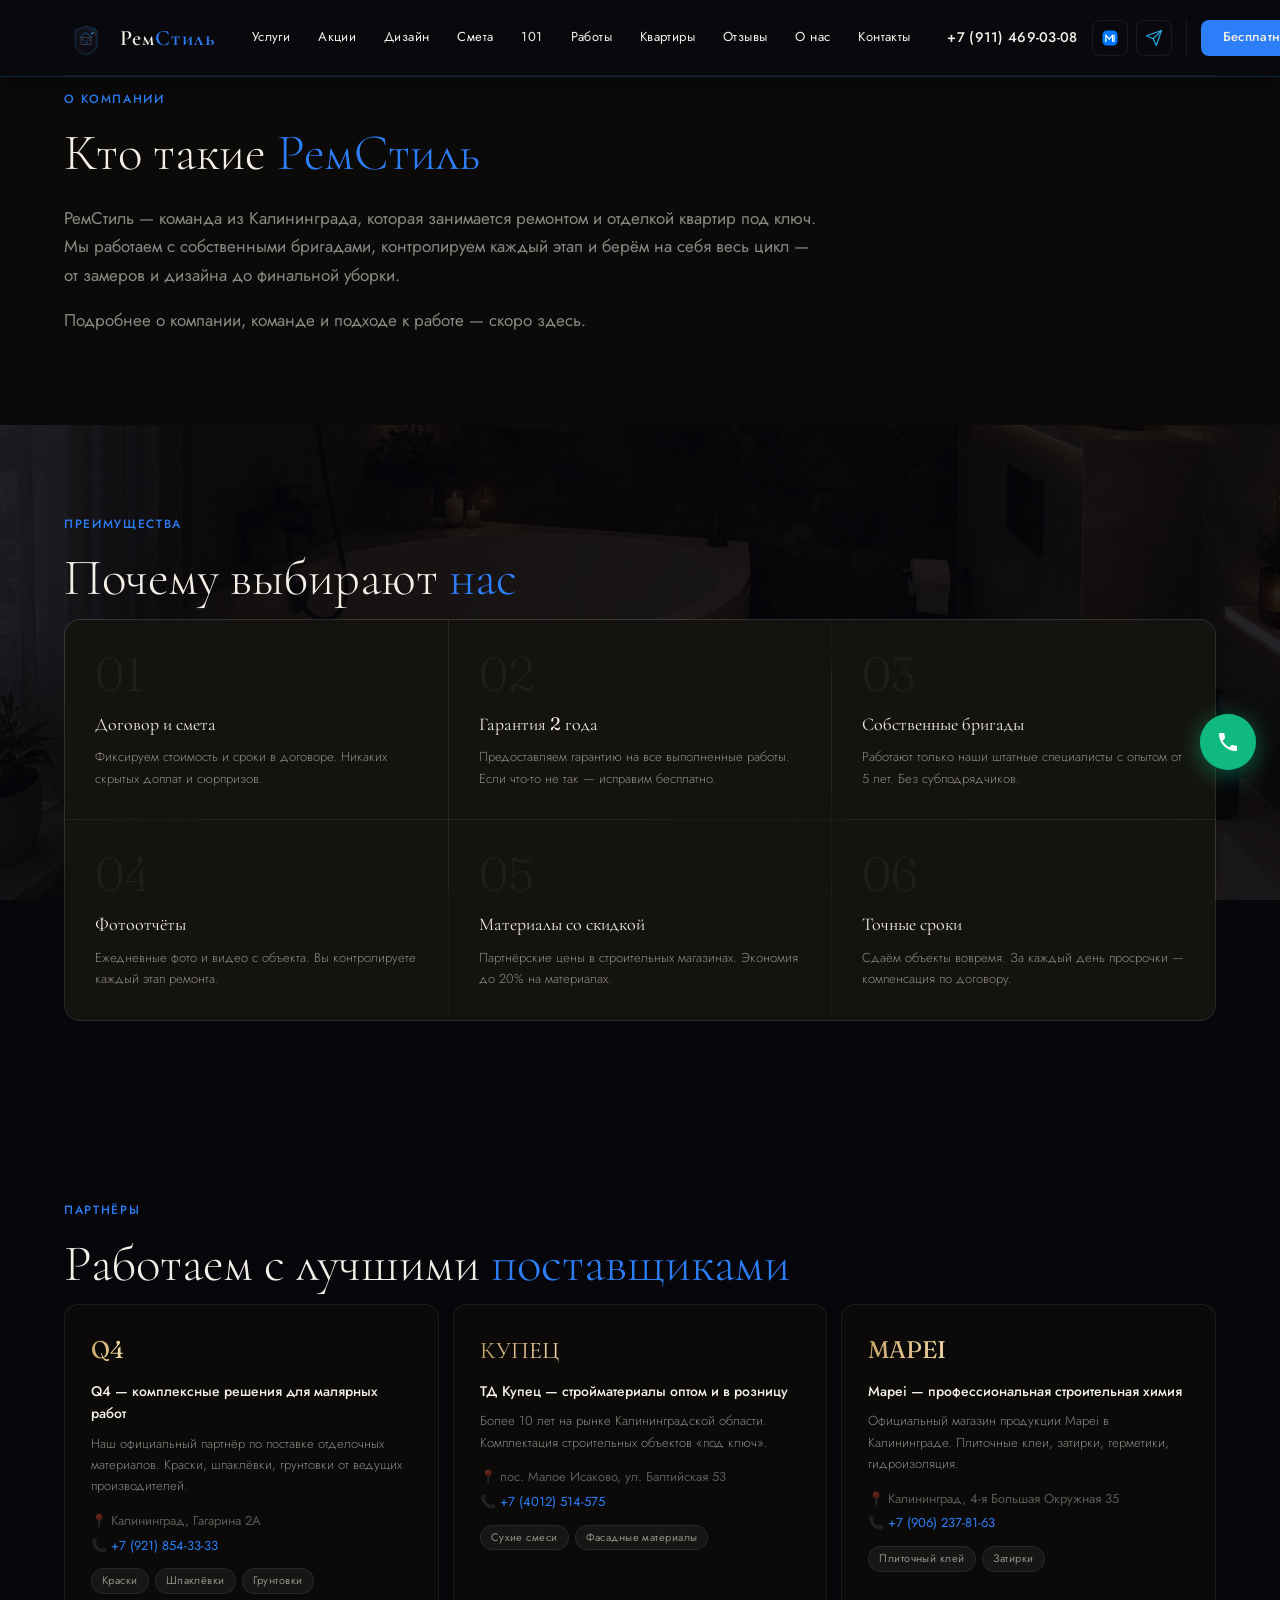
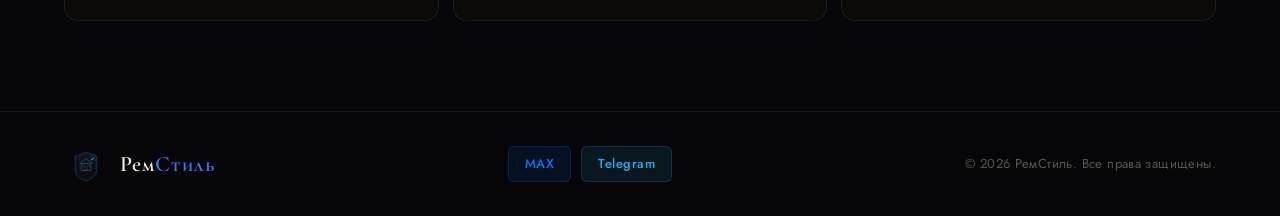
==== commit a83e5ef3: "Add files via upload" ====
--- a/about.html
+++ b/about.html
@@ -5,7 +5,7 @@
 <meta name="viewport" content="width=device-width, initial-scale=1.0, maximum-scale=1.0, minimum-scale=1.0, user-scalable=no">
 <title>О нас — РемСтиль</title>
 <link rel="preconnect" href="https://fonts.googleapis.com">
-<link href="https://fonts.googleapis.com/css2?family=Cormorant+Garamond:wght@300;400;500;600&family=Jost:wght@300;400;500;600&display=swap" rel="stylesheet">
+<link href="https://fonts.googleapis.com/css2?family=Fraunces:ital,opsz,wght@0,9..144,300;0,9..144,400;0,9..144,500;0,9..144,600;1,9..144,400;1,9..144,500&family=Cormorant+Garamond:wght@300;400;500;600&family=Jost:wght@300;400;500;600&display=swap" rel="stylesheet">
 <link rel="stylesheet" href="style.css">
 </head>
 <body>
--- a/style.css
+++ b/style.css
@@ -1,23 +1,23 @@
 :root {
-  --bg: #0A0A0F;
-  --bg2: #0f0f17;
-  --bg3: #13131c;
+  --bg: #0B0A09;
+  --bg2: #15130F;
+  --bg3: #1C1914;
   --blue: #2D7FF9;
   --blue2: #18BFFF;
   --blue-dim: rgba(45,127,249,0.12);
   --blue-border: rgba(45,127,249,0.25);
-  --gold: #BF953F;
-  --gold2: #FCF6BA;
-  --gold-dim: rgba(191,149,63,0.15);
-  --white: #ffffff;
-  --w80: rgba(255,255,255,0.8);
-  --w50: rgba(255,255,255,0.5);
-  --w30: rgba(255,255,255,0.3);
-  --w10: rgba(255,255,255,0.08);
-  --w5: rgba(255,255,255,0.04);
-  --border: rgba(255,255,255,0.07);
+  --gold: #C9A66B;
+  --gold2: #F3D9A8;
+  --gold-dim: rgba(201,166,107,0.15);
+  --white: #F3EFE7;
+  --w80: rgba(243,239,231,0.82);
+  --w50: rgba(243,239,231,0.55);
+  --w30: rgba(243,239,231,0.34);
+  --w10: rgba(243,239,231,0.09);
+  --w5: rgba(243,239,231,0.05);
+  --border: rgba(243,239,231,0.08);
   --green: #10b981;
-  --serif: 'Cormorant Garamond', Georgia, serif;
+  --serif: 'Fraunces', 'Cormorant Garamond', Georgia, serif;
   --sans: 'Jost', system-ui, sans-serif;
 }
 *{box-sizing:border-box;margin:0;padding:0}
@@ -73,7 +73,9 @@
 }
 #hero::before{
   content:'';position:absolute;inset:0;
-  background:rgba(5,5,10,0.68);
+  background:
+    radial-gradient(ellipse 55% 45% at 80% 25%, rgba(255,221,163,0.10), transparent 60%),
+    linear-gradient(180deg, rgba(9,8,7,0.55) 0%, rgba(9,8,7,0.4) 35%, rgba(8,7,6,0.88) 95%);
   z-index:1;pointer-events:none;
 }
 /* HERO SLIDER */
@@ -105,19 +107,19 @@
 @keyframes pulse{0%,100%{opacity:1;box-shadow:0 0 0 0 rgba(16,185,129,0.4)}50%{opacity:.8;box-shadow:0 0 0 6px rgba(16,185,129,0)}}
 .hero-live span{font-size:13px;color:rgba(255,255,255,0.9);letter-spacing:0.02em;font-weight:400;}
 .hero-live strong{color:#6ee7b7;font-weight:600;}
-.hero-h1{font-family:var(--serif);font-size:clamp(40px,4.2vw,68px);font-weight:500;line-height:1.08;letter-spacing:-0.01em;margin-bottom:20px;color:#ffffff;}
-.hero-h1 em{color:#6ec6ff;font-style:normal;}
-.hero-h1 .gold-word{background:linear-gradient(90deg,#d4a843,#ffe98a,#d4a843);-webkit-background-clip:text;-webkit-text-fill-color:transparent;background-clip:text;}
-.hero-sub{font-size:16px;color:#c8cdd8;line-height:1.75;max-width:480px;margin-bottom:36px;font-weight:400;}
+.hero-h1{font-family:var(--serif);font-size:clamp(40px,4.2vw,68px);font-weight:400;line-height:1.08;letter-spacing:-0.01em;margin-bottom:20px;color:var(--white);}
+.hero-h1 em{color:var(--gold2);font-style:italic;font-weight:400;}
+.hero-h1 .gold-word{background:linear-gradient(90deg,var(--gold),var(--gold2),var(--gold));-webkit-background-clip:text;-webkit-text-fill-color:transparent;background-clip:text;font-style:italic;}
+.hero-sub{font-size:16px;color:var(--w80);line-height:1.75;max-width:480px;margin-bottom:36px;font-weight:300;}
 .hero-btns{display:flex;gap:14px;flex-wrap:wrap;margin-bottom:56px}
-.btn-primary{background:var(--blue);color:var(--white);text-decoration:none;padding:14px 32px;border-radius:6px;font-size:14px;font-weight:500;letter-spacing:0.04em;transition:all 0.25s;display:inline-block;border:none;cursor:pointer}
-.btn-primary:hover{background:#1a6de8;transform:translateY(-2px);box-shadow:0 8px 30px rgba(45,127,249,0.35)}
-.btn-ghost{background:rgba(255,255,255,0.08);color:#fff;text-decoration:none;padding:14px 28px;border-radius:8px;font-size:14px;font-weight:500;letter-spacing:0.04em;transition:all 0.25s;display:inline-block;border:1px solid rgba(255,255,255,0.3);}
-.btn-ghost:hover{background:rgba(255,255,255,0.14);border-color:rgba(255,255,255,0.6);}
-.hero-stats{display:flex;gap:28px;padding-top:28px;border-top:1px solid rgba(255,255,255,0.15);}
-.hero-stat-num{font-family:var(--serif);font-size:36px;font-weight:600;color:#ffffff;line-height:1;}
-.hero-stat-num em{color:#6ec6ff;font-style:normal;}
-.hero-stat-label{font-size:12px;color:#8a95a8;letter-spacing:0.07em;text-transform:uppercase;margin-top:5px;}
+.btn-primary{background:var(--white);color:#161310;text-decoration:none;padding:14px 32px;border-radius:2px;font-size:14px;font-weight:600;letter-spacing:0.02em;transition:all 0.25s;display:inline-block;border:none;cursor:pointer}
+.btn-primary:hover{background:#fff;transform:translateY(-2px);box-shadow:0 8px 30px rgba(0,0,0,0.35)}
+.btn-ghost{background:transparent;color:var(--white);text-decoration:none;padding:14px 4px;font-size:14px;font-weight:500;letter-spacing:0.02em;transition:all 0.25s;display:inline-block;border:none;border-bottom:1px solid rgba(243,239,231,0.4);border-radius:0;}
+.btn-ghost:hover{border-color:var(--white);}
+.hero-stats{display:flex;gap:28px;padding-top:28px;border-top:1px solid var(--border);flex-wrap:wrap;}
+.hero-stat-num{font-family:var(--serif);font-size:34px;font-weight:500;color:var(--gold);line-height:1;}
+.hero-stat-num em{color:var(--gold2);font-style:normal;}
+.hero-stat-label{font-size:12px;color:var(--w50);letter-spacing:0.04em;margin-top:5px;}
 
 .hero-card{background:rgba(5,5,10,0.78);border:1px solid rgba(255,255,255,0.14);border-radius:14px;padding:22px 24px;position:relative;overflow:hidden;transition:all 0.3s;backdrop-filter:blur(20px);}
 .hero-card:hover{border-color:rgba(110,198,255,0.45);background:rgba(5,5,10,0.88);}
